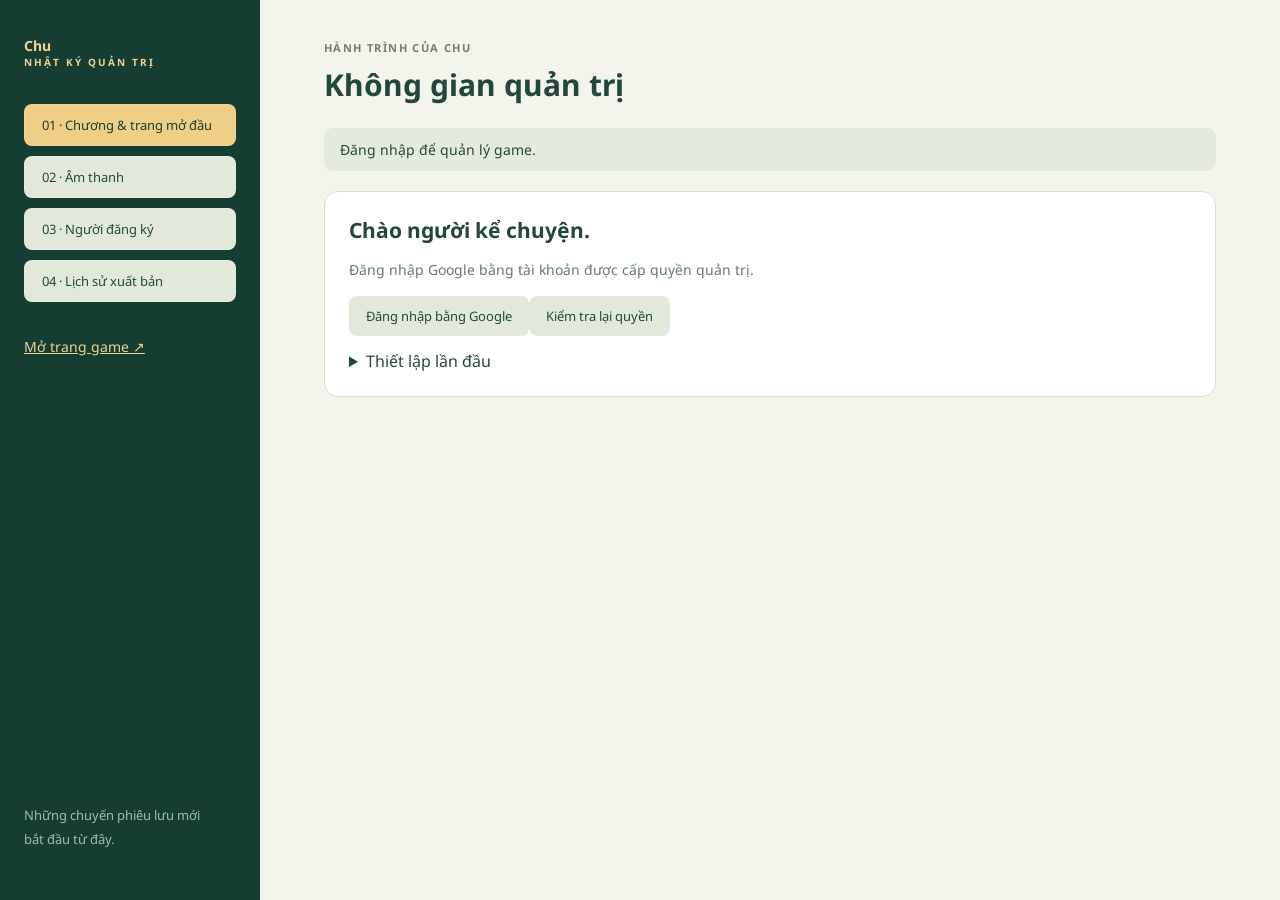
==== admin.html @ c7fb3977 "Add files via upload" ====
<!doctype html><html lang="vi" class="adminRoot"><head><meta charset="utf-8"><meta name="viewport" content="width=device-width,initial-scale=1"><title>Quản trị · Hành trình của Chu</title><link rel="stylesheet" href="style.css?v=1.6"><link rel="stylesheet" href="admin.css"></head><body class="adminPage"><aside class="adminSidebar"><a class="adminBrand" href="index.html">Chu<span>NHẬT KÝ QUẢN TRỊ</span></a><nav aria-label="Quản trị"><button data-tab="chapters" class="selected">01 · Chương & trang mở đầu</button><button data-tab="audio">02 · Âm thanh</button><button data-tab="players">03 · Người đăng ký</button><button data-tab="history">04 · Lịch sử xuất bản</button></nav><a href="index.html" target="_blank" rel="noopener">Mở trang game ↗</a><p>Những chuyến phiêu lưu mới<br>bắt đầu từ đây.</p></aside><main class="adminMain"><header class="adminHeader"><div><span class="eyebrow">HÀNH TRÌNH CỦA CHU</span><h1>Không gian quản trị</h1></div><button id="adminLogout" hidden>Đăng xuất</button></header><p id="adminStatus" role="status">Đang kiểm tra đăng nhập…</p><section id="adminGate" class="adminCard"><h2>Chào người kể chuyện.</h2><p>Đăng nhập Google bằng tài khoản được cấp quyền quản trị.</p><button id="adminLogin">Đăng nhập bằng Google</button><button id="adminRetry">Kiểm tra lại quyền</button><p id="adminIdentity"></p><details><summary>Thiết lập lần đầu</summary><p>Chạy schema.sql, sau đó admin-schema.sql trong Supabase. Đăng nhập rồi sao chép UUID được hiển thị ở đây để cấp quyền theo README_ADMIN.md. Không nhập khóa bí mật vào trang này.</p></details></section><div id="adminWorkspace" hidden><div class="adminActions"><span id="draftLabel">Bản nháp</span><button id="saveDraft">Lưu nháp</button><button id="previewDraft">Xem trước</button><button id="publishDraft" class="primary">Xuất bản vào game</button></div><section id="tab-chapters" class="adminTab"><div class="adminCard"><h2>Trang mở đầu</h2><label>Tiêu đề<input id="coverTitle" maxlength="100"></label><label>Lời giới thiệu<textarea id="coverDescription" maxlength="500"></textarea></label></div><div class="sectionHeading"><div><h2>Các chuyến phiêu lưu</h2><p>Chương 1 đã chơi được. Các chương mới là phần giới thiệu cho đến khi có nội dung game.</p></div><button id="addChapter">+ Thêm chương giới thiệu</button></div><div id="chapterEditors"></div></section><section id="tab-audio" class="adminTab" hidden><div class="adminCard"><h2>Kho âm thanh</h2><p>Âm thanh mặc định đã có sẵn theo cảnh. Tải nhạc để thay thế; để trống để dùng bản mặc định.</p><label>Tải nhạc lên (MP3, OGG, WAV, M4A · tối đa 20 MB)<input id="audioUpload" type="file" accept=".mp3,.ogg,.wav,.m4a"></label><button id="uploadAudio">Tải vào kho</button><p id="uploadStatus" role="status"></p><div id="audioLibrary"></div></div><div id="audioEditors"></div></section><section id="tab-players" class="adminTab" hidden><div class="sectionHeading"><div><h2>Người đăng ký</h2><p>Hồ sơ Google đã đồng bộ với game.</p></div><button id="exportPlayers">Xuất CSV trang đang xem</button></div><label>Tìm email hoặc tên<input id="playerSearch" placeholder="Nhập để lọc…"></label><button id="searchPlayers">Tìm kiếm</button><div class="tableWrap"><table><thead><tr><th>Người chơi</th><th>Email</th><th>Ghi nhận đăng ký</th><th>Hoạt động gần nhất</th><th>Tiến trình</th></tr></thead><tbody id="playerRows"></tbody></table></div><div class="adminActions"><button id="prevPlayers">Trang trước</button><span id="playerPage"></span><button id="nextPlayers">Trang sau</button></div></section><section id="tab-history" class="adminTab" hidden><h2>Lịch sử xuất bản</h2><p>Khôi phục một phiên bản vào bản nháp, xem lại rồi xuất bản.</p><div id="historyRows"></div></section></div><dialog id="adminPreview"><button id="closePreview">Đóng xem trước</button><h2 id="previewTitle"></h2><p id="previewIntro"></p><div id="previewCards"></div><p>Chỉ xem trước nội dung. Chưa áp dụng cho người chơi.</p></dialog></main><script type="module" src="admin.js"></script></body></html>
---- style.css ----
@font-face {
  font-family: 'Noto Sans';
  font-style: normal;
  font-display: swap;
  font-weight: 400;
  src: url('./fonts/noto-sans-vietnamese-400-normal.woff2') format('woff2');
  unicode-range: U+0102-0103,U+0110-0111,U+0128-0129,U+0168-0169,U+01A0-01A1,U+01AF-01B0,U+0300-0301,U+0303-0304,U+0308-0309,U+0323,U+0329,U+1EA0-1EF9,U+20AB;
}
@font-face {
  font-family: 'Noto Sans';
  font-style: normal;
  font-display: swap;
  font-weight: 400;
  src: url('./fonts/noto-sans-latin-ext-400-normal.woff2') format('woff2');
  unicode-range: U+0100-02BA,U+02BD-02C5,U+02C7-02CC,U+02CE-02D7,U+02DD-02FF,U+0304,U+0308,U+0329,U+1D00-1DBF,U+1E00-1E9F,U+1EF2-1EFF,U+2020,U+20A0-20AB,U+20AD-20C0,U+2113,U+2C60-2C7F,U+A720-A7FF;
}
@font-face {
  font-family: 'Noto Sans';
  font-style: normal;
  font-display: swap;
  font-weight: 400;
  src: url('./fonts/noto-sans-latin-400-normal.woff2') format('woff2');
  unicode-range: U+0000-00FF,U+0131,U+0152-0153,U+02BB-02BC,U+02C6,U+02DA,U+02DC,U+0304,U+0308,U+0329,U+2000-206F,U+20AC,U+2122,U+2191,U+2193,U+2212,U+2215,U+FEFF,U+FFFD;
}
@font-face {
  font-family: 'Noto Sans';
  font-style: normal;
  font-display: swap;
  font-weight: 700;
  src: url('./fonts/noto-sans-vietnamese-700-normal.woff2') format('woff2');
  unicode-range: U+0102-0103,U+0110-0111,U+0128-0129,U+0168-0169,U+01A0-01A1,U+01AF-01B0,U+0300-0301,U+0303-0304,U+0308-0309,U+0323,U+0329,U+1EA0-1EF9,U+20AB;
}
@font-face {
  font-family: 'Noto Sans';
  font-style: normal;
  font-display: swap;
  font-weight: 700;
  src: url('./fonts/noto-sans-latin-ext-700-normal.woff2') format('woff2');
  unicode-range: U+0100-02BA,U+02BD-02C5,U+02C7-02CC,U+02CE-02D7,U+02DD-02FF,U+0304,U+0308,U+0329,U+1D00-1DBF,U+1E00-1E9F,U+1EF2-1EFF,U+2020,U+20A0-20AB,U+20AD-20C0,U+2113,U+2C60-2C7F,U+A720-A7FF;
}
@font-face {
  font-family: 'Noto Sans';
  font-style: normal;
  font-display: swap;
  font-weight: 700;
  src: url('./fonts/noto-sans-latin-700-normal.woff2') format('woff2');
  unicode-range: U+0000-00FF,U+0131,U+0152-0153,U+02BB-02BC,U+02C6,U+02DA,U+02DC,U+0304,U+0308,U+0329,U+2000-206F,U+20AC,U+2122,U+2191,U+2193,U+2212,U+2215,U+FEFF,U+FFFD;
}
:root{color-scheme:dark;font-family:"Noto Sans",Arial,sans-serif;color:#fff5db;background:#183f35}*{box-sizing:border-box}body{margin:0;overflow:hidden}button{font:inherit;cursor:pointer;border:0;color:inherit;touch-action:manipulation}button:focus-visible{outline:3px solid #fff;outline-offset:4px}#game{position:relative;width:100vw;height:100dvh;min-height:420px;overflow:hidden}#view,#view canvas,#shade{position:absolute;inset:0;width:100%;height:100%}#shade{pointer-events:none;background:linear-gradient(180deg,#0c302355,transparent 30%,transparent 66%,#082b2966)}header{position:absolute;top:max(25px,env(safe-area-inset-top));left:32px;right:32px;display:flex;justify-content:space-between;align-items:start;gap:20px;pointer-events:none}.eyebrow{font-size:11px;letter-spacing:2.5px;font-weight:700;color:#ead9a3}.brand h1{font-family:"Noto Sans",Arial,sans-serif;font-size:36px;margin:6px 0;text-shadow:0 2px 20px #102a24}.brand h1 span{font-size:21px;font-weight:400}.tools{display:flex;gap:8px;pointer-events:auto}.tools button{background:#123c35cc;border:1px solid #c6d7b833;border-radius:50px;padding:11px 15px;font-size:14px;backdrop-filter:blur(10px)}#quest{position:absolute;top:122px;left:32px;width:285px;padding:20px;border-radius:4px 20px 20px 20px;background:#163e35e6;border:1px solid #a7c39333;box-shadow:0 12px 35px #0b302333}#quest h2{font-family:"Noto Sans",Arial,sans-serif;font-size:22px;font-weight:400;margin:8px 0}#quest p{font-size:14px;line-height:1.6;color:#cde0c5;margin:0 0 14px}#dots{display:flex;align-items:center;gap:7px}#dots i{width:10px;height:10px;border-radius:50%;border:1px solid #f1d493}#dots i.done{background:#f1d493;box-shadow:0 0 10px #f1d49388}#count{margin-left:6px;font-size:12px;color:#cfdbbf}.location{position:absolute;bottom:78px;left:32px;pointer-events:none}.location h2{font-family:"Noto Sans",Arial,sans-serif;font-size:32px;font-weight:400;margin:8px 0}.location p{font-size:14px;color:#e2e7cc;margin:0}#desktopHelp{position:absolute;bottom:24px;left:32px;font-size:12px;color:#edf1dd99;display:flex;align-items:center;gap:10px}#desktopHelp b{font-weight:400;color:#edf1dd}#notice{position:absolute;bottom:140px;left:50%;transform:translateX(-50%);max-width:430px;width:max-content;background:#173b33ee;border:1px solid #e7d59b55;border-radius:16px;padding:16px 22px;font-size:15px;line-height:1.6;text-align:center;pointer-events:none;opacity:0;transition:opacity .25s}#notice.visible{opacity:1}#context{position:absolute;bottom:65px;left:50%;transform:translateX(-50%);display:none;align-items:center;gap:16px;background:#173b33ee;border-radius:40px;padding:8px 8px 8px 20px;border:1px solid #ecdbad55;font-size:14px;white-space:nowrap}#interact,#touchAction{background:#f1d493;color:#244136;border-radius:30px;padding:13px 20px;font-weight:700}.modal{position:absolute;inset:0;display:flex;align-items:center;justify-content:center;background:#08281c55;backdrop-filter:blur(4px);z-index:5}.modal article{background:#153d32f5;border:1px solid #e7d3a955;border-radius:6px 36px 6px 36px;width:min(510px,calc(100% - 40px));padding:38px 42px;box-shadow:0 30px 120px #071e1977}.modal h2{font-family:"Noto Sans",Arial,sans-serif;font-size:38px;line-height:1.15;font-weight:400;margin:18px 0;color:#fff1cc}.modal p{font-size:16px;line-height:1.75;color:#cedfc8}.modal button{padding:15px 24px;background:#efcf85;color:#1b3d31;font-weight:700;border-radius:8px;width:100%;margin-top:10px}.modal .small{font-size:12px;margin:16px 0 0;color:#afc5a9;text-align:center}#touch{display:none;position:absolute;bottom:max(28px,env(safe-area-inset-bottom));left:30px;right:30px;align-items:center;justify-content:space-between;pointer-events:none}#stick{width:110px;height:110px;border-radius:50%;border:1px solid #fff8;background:#103a324d;position:relative;pointer-events:auto;touch-action:none;box-shadow:inset 0 0 25px #d4e6ca22}#knob{width:48px;height:48px;background:#f3e2bacc;border-radius:50%;position:absolute;left:30px;top:30px;pointer-events:none}#touchAction{width:92px;height:92px;font-size:13px;pointer-events:auto;opacity:.45}#touchAction.ready{opacity:1;box-shadow:0 0 30px #f5d89555}#error{position:absolute;inset:0;background:#153d32;z-index:10;padding:30px;display:flex;flex-direction:column;justify-content:center;align-items:center;text-align:center}#error[hidden]{display:none}#error button{padding:14px 22px;background:#efd38f;color:#143c31;border-radius:8px}.hidden{display:none!important}@media(pointer:coarse){#touch{display:flex}#desktopHelp{display:none}.location{bottom:160px}#context{bottom:175px}#notice{bottom:238px}#interact{display:none}#context{padding:12px 20px}}@media(max-width:700px){header{top:max(16px,env(safe-area-inset-top));left:18px;right:18px}.brand h1{font-size:28px}.brand h1 span{display:block;font-size:16px;margin-top:3px}.eyebrow{font-size:10px;letter-spacing:1.8px}.tools button{padding:10px 12px}.tools span{display:none}#quest{top:108px;left:18px;padding:13px 16px;width:230px}#quest h2{font-size:18px;margin:6px 0}#quest p{font-size:13px;margin-bottom:8px}.location{left:18px}.location h2{font-size:23px}.location p{display:none}#notice{max-width:calc(100% - 36px);font-size:14px;padding:12px 16px}#context{max-width:calc(100% - 36px);white-space:normal;text-align:center}.modal article{padding:28px}.modal h2{font-size:31px}.modal p{font-size:15px}#desktopHelp{font-size:10px;gap:5px;left:18px}}@media(max-height:550px){#quest{top:93px;padding:12px 16px}.location{display:none}.modal article{padding:20px 30px}.modal h2{font-size:26px;margin:10px 0}.modal p{font-size:14px;line-height:1.5;margin:8px 0}.modal .small{margin:8px 0}#notice{bottom:160px}#touch{bottom:18px}#context{bottom:30px}}
#progressTrack{height:5px;background:#ffffff18;border-radius:5px;margin:12px 0 8px;overflow:hidden}#progressFill{height:100%;width:0;background:#efce82;transition:width .4s}.questFoot{display:flex;align-items:center;justify-content:space-between;gap:10px}.questFoot #count{margin:0}#hint{background:transparent;color:#f5d691;text-decoration:underline;font-size:13px;padding:4px}#modalText{font-size:16px;line-height:1.7;color:#cedfc8;max-height:42dvh;overflow-y:auto}#modalText strong{color:#f5dfa5}.modal article{max-height:calc(100dvh - 24px);overflow-y:auto}#choices{display:grid;gap:8px;margin-top:15px}#choices:empty{display:none}#choices button{margin:0;background:#244e42;text-align:left;color:#ecedcf;border:1px solid #b5ce9d55;line-height:1.4;font-weight:500;padding:13px 16px}.modal .secondary{background:transparent;border:1px solid #b5ce9d55;color:#d4e4cd}.journalEntry{border-bottom:1px solid #abc79733;padding:10px 0}.journalEntry small{color:#eac982}.journalEntry p{font-size:14px;line-height:1.6;margin:4px 0}.badgeLine{display:flex;flex-wrap:wrap;gap:8px;margin:12px 0}.badgeLine span{background:#43664b;border:1px solid #e3cc8455;border-radius:30px;padding:5px 12px;font-size:13px}.chapterPips{display:flex;gap:8px;margin:14px 0}.chapterPips span{font-size:13px;color:#b8cbb0}button[hidden]{display:none!important}@media(max-width:700px){#modalText{font-size:14px;line-height:1.6}.tools{gap:4px}.tools button{padding:9px 10px}.brand .eyebrow{max-width:180px;display:block}.brand h1 span{max-width:180px}.modal h2{font-size:28px}#quest{width:220px}.location h2{font-size:21px}}@media(max-height:550px){.modal article{max-width:630px}#modalText{max-height:36dvh}.modal h2{font-size:24px}#choices{gap:5px;margin-top:8px}#choices button{padding:9px 13px;font-size:14px}.modal .small{font-size:11px}}

/* Keep Vietnamese accents inside line boxes on every device. */
:root{font-synthesis:none}h1,h2{line-height:1.35}.brand h1,#quest h2,.location h2,.modal h2{font-weight:700;line-height:1.35;letter-spacing:normal}.brand h1 span{font-weight:400}.modal h2{font-size:34px}.location h2{font-size:29px}.eyebrow{line-height:1.6;letter-spacing:1.4px}button{line-height:1.5}@media(max-width:700px){.modal h2{font-size:26px}.location h2{font-size:21px}}@media(max-height:550px){.modal h2{font-size:23px}}
/* Voluntary support: separate native dialog preserves story and keyboard focus. */
#donate{position:fixed;right:max(22px,env(safe-area-inset-right));top:max(88px,calc(env(safe-area-inset-top) + 72px));z-index:6;background:#efcf85;color:#183f35;border:1px solid #ffedbf;border-radius:24px;padding:10px 17px;font-weight:700;box-shadow:0 4px 18px #08281c40}#donation{color:#e4eddd;background:#173e33;border:1px solid #e7d3a977;border-radius:22px;padding:24px;width:min(540px,calc(100vw - 28px));max-height:calc(100dvh - 28px);overflow:auto;box-sizing:border-box;box-shadow:0 24px 100px #0007}#donation::backdrop{background:#06251ccc;backdrop-filter:blur(5px)}.donationHeading{display:flex;align-items:center;justify-content:space-between;gap:10px}#donationClose{background:#ffffff12;color:#fff1cc;font-size:26px;border-radius:50%;width:40px;height:40px;flex-shrink:0}#donation h2{color:#fff1cc;font-size:26px;margin:6px 0 10px}.donationIntro,.donationFoot{font-size:13px;line-height:1.6;color:#bdcfb9}.donationAmounts{display:flex;gap:8px;margin:18px 0 14px}.donationAmounts button{flex:1;padding:11px 3px;background:#274e41;color:#fff1cc;border:1px solid #8cae8555;border-radius:10px;font-weight:700}.donationAmounts button[aria-pressed=true]{background:#efcf85;color:#173e33;border-color:#efcf85}#donation label{display:block;font-size:13px;margin-bottom:6px}#donationAmount{width:100%;box-sizing:border-box;border:1px solid #aec2a8;border-radius:9px;background:#f8faed;color:#173e33;padding:11px;font:inherit}#donationError{font-size:12px;color:#ffd4bc;margin:6px 0;min-height:18px}.donationDetails{display:grid;grid-template-columns:210px 1fr;align-items:center;gap:18px}.donationDetails canvas{width:100%;height:auto;image-rendering:pixelated;background:#fff}.donationDetails canvas[hidden]{display:none}.donationDetails p{font-size:12px;line-height:1.8;overflow-wrap:anywhere}.donationDetails small{font-size:11px;line-height:1.6;display:block;color:#c2d3be}#donationTotal{color:#f4d58d;font-size:23px}.donationFoot{text-align:center;margin-bottom:0}#donation button:focus-visible,#donate:focus-visible,#donation input:focus-visible{outline:3px solid #fff1cc;outline-offset:3px}@media(max-width:480px){#donate{right:18px;padding:8px 12px;font-size:12px}.donationDetails{grid-template-columns:1fr;text-align:center;gap:8px}.donationDetails canvas{width:210px;max-width:100%;margin:auto}#donation{padding:18px}.donationDetails p{margin:6px 0}}

/* 1.4.1: toolbar-end button and compact non-modal QR panel. */
.tools{flex-wrap:nowrap}.tools #donate{position:static;inset:auto;z-index:auto;box-shadow:none;white-space:nowrap;padding:12px 18px}#donation{position:fixed;inset:auto max(22px,env(safe-area-inset-right)) auto auto;margin:0;z-index:20;width:min(320px,calc(100vw - 28px));padding:16px;border-radius:16px;box-shadow:0 12px 36px #051d1955}#donation::backdrop{background:transparent;backdrop-filter:none}#donation h2{font-size:20px;margin:0 0 10px}.donationHeading .eyebrow{font-size:10px;letter-spacing:1px}#donationClose{width:32px;height:32px;font-size:23px}.donationAmounts{gap:6px;margin:10px 0}.donationAmounts button{font-size:13px;padding:8px 2px}#donation label{font-size:12px}#donationAmount{padding:8px;font-size:14px}#donationError:empty{display:none}.donationDetails{display:flex;flex-direction:column;text-align:center;gap:8px;margin-top:12px}.donationDetails canvas{width:176px;max-width:100%;height:auto;margin:auto}.donationDetails p{font-size:12px;line-height:1.5;margin:4px 0}.donationDetails small{font-size:12px;line-height:1.4}#donationTotal{font-size:20px}.donationFoot{font-size:12px;margin-top:10px}@media(max-width:700px){.tools #donate{padding:9px 10px;font-size:14px}#donation{right:14px}.tools{gap:4px}}@media(max-width:420px){header{left:12px;right:12px}.brand .eyebrow{font-size:8px;letter-spacing:.5px}.brand h1{font-size:23px}.brand h1 span{font-size:12px;max-width:150px}.tools button,.tools #donate{padding:8px}.tools{gap:3px}}

/* QR card stays in document flow; game-canvas positioning is scoped to #view. */
#donation .bankQrCard{position:relative;flex:none;width:100%;max-width:288px;aspect-ratio:540/640;background:#fff;overflow:hidden;border-radius:4px}#donation .bankQrCard img{display:block;width:100%;height:auto}#donation .bankQrCard canvas{position:absolute;inset:12% auto auto 14%;width:72%;height:auto;max-width:none;margin:0;aspect-ratio:1;background:#fff;image-rendering:pixelated}#donation .bankQrAmount{position:absolute;left:0;right:0;bottom:2%;height:6%;display:flex;align-items:center;justify-content:center;gap:4px;background:white;color:#303030;font-family:Arial,sans-serif;font-size:12px}#donation .bankQrAmount #donationTotal{font-size:12px;color:inherit;font-weight:400}#donationCard[hidden]{display:none}#donation .donationDetails{flex-shrink:0}#donation{overflow-y:auto;overscroll-behavior:contain}

/* Account and cloud progress controls */
#saveStatus{position:absolute;right:32px;top:86px;color:#fff3d4;background:#163e34df;padding:5px 10px;border-radius:10px;font-size:12px;max-width:290px;pointer-events:none}.tools{gap:6px}.tools button,.tools #donate{padding:10px 12px}#accountPanel{background:#173e33;color:#e9eedc;border:1px solid #c5b789;border-radius:20px;padding:24px;width:min(430px,calc(100vw - 28px));max-height:calc(100dvh - 28px);box-sizing:border-box;overflow:auto}#accountPanel::backdrop{background:#06251c99}.accountHeading{display:flex;align-items:center;justify-content:space-between;gap:10px}.accountHeading h2{font-size:23px;margin:0;color:#fff1cc}#accountPanel button{display:block;width:100%;padding:12px;border-radius:9px;background:#efcf85;color:#173e33;margin-top:9px;font:inherit;font-weight:700}#accountPanel .secondary{background:#285444;color:#e9eedc;border:1px solid #94ac8055}#accountPanel #accountClose{width:36px;height:36px;padding:0;flex:none;margin:0;font-size:24px}#accountPanel button:disabled{opacity:.5;cursor:wait}#accountPanel p{font-size:14px;line-height:1.6;overflow-wrap:anywhere}#accountPanel .accountNote{font-size:12px;color:#b9ccb2}#accountPanel [hidden]{display:none!important}.authCallback{overflow:auto;display:grid;place-items:center;padding:24px;box-sizing:border-box;background:#173e33;color:#fff1cc}.authCallback main{max-width:450px}.authCallback button{padding:12px;border-radius:8px;background:#efcf85;color:#173e33}@media(max-width:1150px){.tools span{display:none}}@media(max-width:700px){#saveStatus{right:18px;top:76px;font-size:10px;max-width:200px}.tools button,.tools #donate{padding:8px}.tools{gap:3px}.brand .eyebrow{font-size:8px}.brand h1 span{font-size:12px;max-width:150px}}@media(max-width:440px){header{align-items:flex-start;gap:8px;flex-wrap:wrap}.tools{margin-left:auto;flex-shrink:0}.brand{width:100%}.brand h1{font-size:22px}.brand h1 span{display:inline;max-width:none}#saveStatus{top:112px}#quest{top:146px}.tools button,.tools #donate{padding:6px 10px}}

/* Adventure cover uses the live forest as its backdrop. */
#cover{position:fixed;inset:0;z-index:8;overflow:auto;background:linear-gradient(90deg,#0b302aea 0%,#143e3299 60%,#153e3240 100%);color:#f4f0d9;padding:28px clamp(22px,5vw,90px) 30px}#cover[hidden]{display:none}.coverMode #game>header,.coverMode #quest,.coverMode #saveStatus,.coverMode .location,.coverMode #desktopHelp,.coverMode #touch{visibility:hidden}.coverNav{display:flex;justify-content:space-between;align-items:center;gap:18px}.coverBrand{font-size:48px;font-weight:700;color:#f1d390;text-decoration:none;line-height:1}.coverBrand span{font-size:9px;display:block;letter-spacing:2px;margin-top:8px}.coverNav>div{display:flex;align-items:center;gap:24px}.coverNav a:not(.coverBrand){font-size:12px;color:#ccdccc;text-decoration:none}.coverNav button{background:#f0d394;color:#183f35;padding:12px 20px;border-radius:30px;font-weight:700}.coverHero{max-width:760px;padding:75px 0 70px}.coverHero h1{font-size:clamp(36px,4.8vw,68px);line-height:1.15;letter-spacing:-2px;margin:20px 0 22px;max-width:700px}.coverHero>p:not(.eyebrow){font-size:17px;line-height:1.8;max-width:570px;color:#d8e4cf}.coverTags{display:flex;gap:10px;flex-wrap:wrap;margin:24px 0 32px}.coverTags span{font-size:12px;border:1px solid #b3c7a64d;border-radius:30px;padding:7px 12px}.coverBrowse{display:inline-block;color:#183f35;background:#efcf85;border-radius:8px;padding:13px 22px;text-decoration:none;font-size:14px;font-weight:700}.coverSectionTitle{display:flex;justify-content:space-between;gap:20px;align-items:end;margin-bottom:22px}.coverSectionTitle h2{font-size:27px;margin:9px 0}.coverSectionTitle p{font-size:13px;line-height:1.7;color:#ccdccc}#chapterCards{display:grid;grid-template-columns:repeat(4,minmax(0,1fr));gap:16px;scroll-margin-top:25px}.chapterCard{position:relative;background:#173e33ee;border:1px solid #b4c9a640;border-radius:16px;padding:24px;display:flex;flex-direction:column;gap:12px;min-width:0}.chapterCard.isPlayable{border-color:#eacf88;background:#285141f5}.chapterNumber{font-size:44px;line-height:1;font-weight:700;color:#799d82}.isPlayable .chapterNumber{color:#f0d394}.chapterBadge{font-size:11px;color:#d4dfc6;text-transform:uppercase;letter-spacing:1px}.chapterCard h3{font-size:22px;line-height:1.35;margin:0;color:#fff0ca}.chapterCard p{font-size:14px;line-height:1.7;color:#c9dac2;margin:0 0 10px}.chapterCard small,.chapterCard details{font-size:12px;line-height:1.6;color:#dce5cf}.chapterCard summary{cursor:pointer}.chapterCard ol{padding-left:18px}.chapterCard button{margin-top:auto;background:#efcf85;color:#173e33;border-radius:8px;padding:12px;font-size:13px;font-weight:700}.chapterCard button:disabled{background:#ffffff0c;color:#a9c3ad;border:1px solid #ffffff18;cursor:default}.coverFooter{display:flex;justify-content:space-between;gap:20px;color:#b6c9ad;font-size:12px;padding-top:28px}.coverMode #modal{display:none}#cover button:focus-visible,#cover a:focus-visible{outline:3px solid #f5dfac;outline-offset:4px}@media(max-width:1100px){#chapterCards{grid-template-columns:repeat(2,minmax(0,1fr))}}@media(max-width:600px){#cover{padding:22px 18px}.coverHero{padding:50px 0 40px}.coverHero h1{letter-spacing:-1px}.coverNav{align-items:flex-start}.coverNav>div{gap:10px;flex-direction:column}.coverBrand{font-size:39px}.coverNav button{font-size:12px;padding:10px 14px}.coverSectionTitle{display:block}.coverSectionTitle h2{font-size:23px}#chapterCards{grid-template-columns:1fr}.coverFooter{flex-direction:column;gap:8px}.chapterCard{padding:22px}}
---- admin.css ----
.adminRoot{height:auto;overflow:auto}
.adminPage{height:auto;min-height:100vh;overflow:auto;background:#f3f4eb;color:#23473d;font-family:'Noto Sans',sans-serif}.adminPage *{box-sizing:border-box}.adminSidebar{position:fixed;width:260px;inset:0 auto 0 0;background:#153d32;color:#e9eddd;padding:36px 24px;display:flex;flex-direction:column;gap:35px}.adminBrand{font-size:50px;font-weight:700;text-decoration:none;color:#f0d394}.adminBrand span{display:block;font-size:10px;letter-spacing:2px}.adminSidebar nav{display:grid;gap:10px}.adminSidebar button{text-align:left;background:transparent;border:1px solid #ffffff20;color:inherit;padding:15px 12px;border-radius:9px;font-size:13px}.adminSidebar button.selected{background:#efcf85;color:#173e33}.adminSidebar a{color:#f0d394}.adminSidebar p{margin-top:auto;font-size:13px;line-height:1.8;color:#9fbdab}.adminMain{margin-left:260px;padding:35px 5vw;max-width:1600px}.adminPage .adminHeader{position:static;display:flex;pointer-events:auto;align-items:center;justify-content:space-between;margin:0 0 12px}.adminHeader h1{font-size:30px;margin:8px 0}.adminHeader .eyebrow{color:#6d806d}.adminPage button{font:inherit;font-size:13px;padding:11px 17px;background:#e2e9da;color:#214b3b;border-radius:8px;cursor:pointer}.adminPage button.primary{background:#214b3b;color:#fff1cc}.adminPage button:disabled{opacity:.5;cursor:default}.adminPage label{display:grid;gap:7px;font-size:14px;margin:14px 0}.adminPage input,.adminPage textarea,.adminPage select{width:100%;font:inherit;padding:11px;border:1px solid #c3cebb;border-radius:8px;background:white;color:#173e33}.adminPage textarea{min-height:78px;resize:vertical}.adminPage input[type=range]{padding:0}.adminCard{background:#fff;border:1px solid #d8e0d1;padding:24px;border-radius:14px;margin:20px 0}.adminCard h2{margin:0 0 12px;font-size:21px}.adminCard p,.adminTab>p{font-size:14px;line-height:1.7;color:#62796d}.adminActions,.sectionHeading{display:flex;align-items:center;justify-content:space-between;gap:12px;flex-wrap:wrap;margin:20px 0}.adminActions span{margin-right:auto}.sectionHeading h2{margin-bottom:4px}.sectionHeading p{font-size:13px;margin-top:0}.fieldGrid{display:grid;grid-template-columns:1fr 1fr;gap:0 18px}.adminChapterHead{display:flex;justify-content:space-between;gap:8px;align-items:center}.adminChapterHead small{background:#f4eedb;border-radius:20px;padding:6px 12px}.adminPage [hidden]{display:none!important}#adminStatus{padding:12px 16px;background:#e4ebdd;border-radius:9px;font-size:14px}.tableWrap{overflow:auto;background:white;border:1px solid #d8e0d1;border-radius:10px;margin-top:20px}.adminPage table{width:100%;border-collapse:collapse;font-size:13px}.adminPage th,.adminPage td{padding:15px;text-align:left;border-bottom:1px solid #e4eadd}.adminPage th{background:#e9efdf;white-space:nowrap}.audioRow{padding:12px 0;border-bottom:1px solid #d8e0d1;display:flex;align-items:center;gap:12px;flex-wrap:wrap}.audioRow audio{height:34px;max-width:100%}.audioRow span{overflow-wrap:anywhere;font-size:13px}.adminPage dialog{width:min(800px,95vw);max-height:90vh;overflow:auto;border:1px solid #bfcbb8;border-radius:16px;padding:28px;background:#f3f4eb;color:#173e33}.adminPage dialog::backdrop{background:#092a23aa}.adminPage a{font-size:14px}.adminPage button:focus-visible,.adminPage input:focus-visible{outline:3px solid #aa8c3e;outline-offset:3px}@media(max-width:900px){.adminSidebar{position:static;width:auto;padding:18px;gap:16px}.adminSidebar nav{grid-template-columns:repeat(2,1fr)}.adminSidebar p{display:none}.adminBrand{font-size:30px}.adminMain{margin:0;padding:22px}.fieldGrid{grid-template-columns:1fr}.adminHeader h1{font-size:24px}}
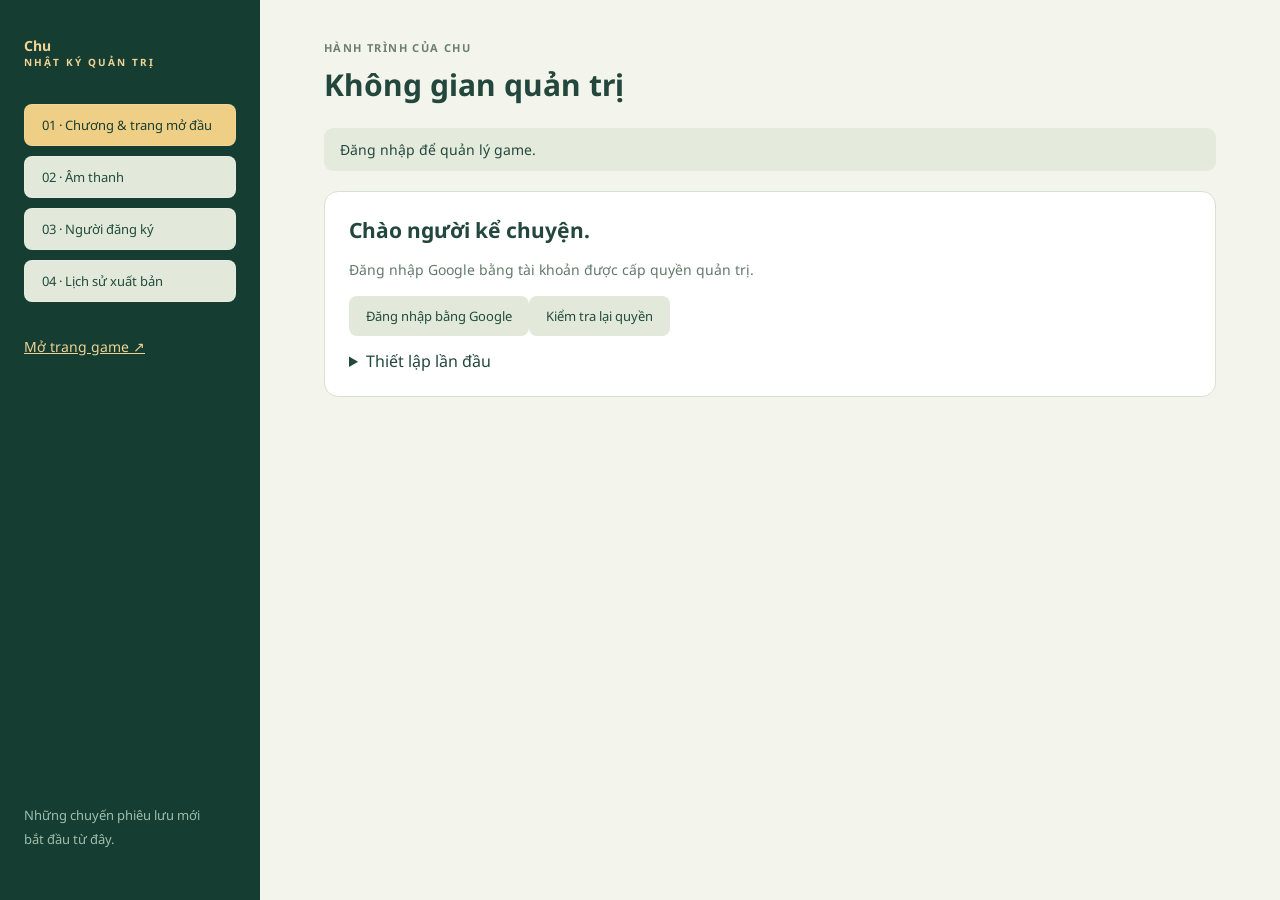
==== commit d6003cf8: "Add files via upload" ====
--- a/admin.html
+++ b/admin.html
@@ -1 +1 @@
-<!doctype html><html lang="vi" class="adminRoot"><head><meta charset="utf-8"><meta name="viewport" content="width=device-width,initial-scale=1"><title>Quản trị · Hành trình của Chu</title><link rel="stylesheet" href="style.css?v=1.6"><link rel="stylesheet" href="admin.css"></head><body class="adminPage"><aside class="adminSidebar"><a class="adminBrand" href="index.html">Chu<span>NHẬT KÝ QUẢN TRỊ</span></a><nav aria-label="Quản trị"><button data-tab="chapters" class="selected">01 · Chương & trang mở đầu</button><button data-tab="audio">02 · Âm thanh</button><button data-tab="players">03 · Người đăng ký</button><button data-tab="history">04 · Lịch sử xuất bản</button></nav><a href="index.html" target="_blank" rel="noopener">Mở trang game ↗</a><p>Những chuyến phiêu lưu mới<br>bắt đầu từ đây.</p></aside><main class="adminMain"><header class="adminHeader"><div><span class="eyebrow">HÀNH TRÌNH CỦA CHU</span><h1>Không gian quản trị</h1></div><button id="adminLogout" hidden>Đăng xuất</button></header><p id="adminStatus" role="status">Đang kiểm tra đăng nhập…</p><section id="adminGate" class="adminCard"><h2>Chào người kể chuyện.</h2><p>Đăng nhập Google bằng tài khoản được cấp quyền quản trị.</p><button id="adminLogin">Đăng nhập bằng Google</button><button id="adminRetry">Kiểm tra lại quyền</button><p id="adminIdentity"></p><details><summary>Thiết lập lần đầu</summary><p>Chạy schema.sql, sau đó admin-schema.sql trong Supabase. Đăng nhập rồi sao chép UUID được hiển thị ở đây để cấp quyền theo README_ADMIN.md. Không nhập khóa bí mật vào trang này.</p></details></section><div id="adminWorkspace" hidden><div class="adminActions"><span id="draftLabel">Bản nháp</span><button id="saveDraft">Lưu nháp</button><button id="previewDraft">Xem trước</button><button id="publishDraft" class="primary">Xuất bản vào game</button></div><section id="tab-chapters" class="adminTab"><div class="adminCard"><h2>Trang mở đầu</h2><label>Tiêu đề<input id="coverTitle" maxlength="100"></label><label>Lời giới thiệu<textarea id="coverDescription" maxlength="500"></textarea></label></div><div class="sectionHeading"><div><h2>Các chuyến phiêu lưu</h2><p>Chương 1 đã chơi được. Các chương mới là phần giới thiệu cho đến khi có nội dung game.</p></div><button id="addChapter">+ Thêm chương giới thiệu</button></div><div id="chapterEditors"></div></section><section id="tab-audio" class="adminTab" hidden><div class="adminCard"><h2>Kho âm thanh</h2><p>Âm thanh mặc định đã có sẵn theo cảnh. Tải nhạc để thay thế; để trống để dùng bản mặc định.</p><label>Tải nhạc lên (MP3, OGG, WAV, M4A · tối đa 20 MB)<input id="audioUpload" type="file" accept=".mp3,.ogg,.wav,.m4a"></label><button id="uploadAudio">Tải vào kho</button><p id="uploadStatus" role="status"></p><div id="audioLibrary"></div></div><div id="audioEditors"></div></section><section id="tab-players" class="adminTab" hidden><div class="sectionHeading"><div><h2>Người đăng ký</h2><p>Hồ sơ Google đã đồng bộ với game.</p></div><button id="exportPlayers">Xuất CSV trang đang xem</button></div><label>Tìm email hoặc tên<input id="playerSearch" placeholder="Nhập để lọc…"></label><button id="searchPlayers">Tìm kiếm</button><div class="tableWrap"><table><thead><tr><th>Người chơi</th><th>Email</th><th>Ghi nhận đăng ký</th><th>Hoạt động gần nhất</th><th>Tiến trình</th></tr></thead><tbody id="playerRows"></tbody></table></div><div class="adminActions"><button id="prevPlayers">Trang trước</button><span id="playerPage"></span><button id="nextPlayers">Trang sau</button></div></section><section id="tab-history" class="adminTab" hidden><h2>Lịch sử xuất bản</h2><p>Khôi phục một phiên bản vào bản nháp, xem lại rồi xuất bản.</p><div id="historyRows"></div></section></div><dialog id="adminPreview"><button id="closePreview">Đóng xem trước</button><h2 id="previewTitle"></h2><p id="previewIntro"></p><div id="previewCards"></div><p>Chỉ xem trước nội dung. Chưa áp dụng cho người chơi.</p></dialog></main><script type="module" src="admin.js"></script></body></html>
+<!doctype html><html lang="vi" class="adminRoot"><head><meta charset="utf-8"><meta name="viewport" content="width=device-width,initial-scale=1"><title>Quản trị · Hành trình của Chu</title><link rel="stylesheet" href="style.css?v=1.6"><link rel="stylesheet" href="admin.css"></head><body class="adminPage"><aside class="adminSidebar"><a class="adminBrand" href="index.html">Chu<span>NHẬT KÝ QUẢN TRỊ</span></a><nav aria-label="Quản trị"><button data-tab="chapters" class="selected">01 · Chương & trang mở đầu</button><button data-tab="audio">02 · Âm thanh</button><button data-tab="players">03 · Người đăng ký</button><button data-tab="history">04 · Lịch sử xuất bản</button></nav><a href="index.html" target="_blank" rel="noopener">Mở trang game ↗</a><p>Những chuyến phiêu lưu mới<br>bắt đầu từ đây.</p></aside><main class="adminMain"><header class="adminHeader"><div><span class="eyebrow">HÀNH TRÌNH CỦA CHU</span><h1>Không gian quản trị</h1></div><button id="adminLogout" hidden>Đăng xuất</button></header><p id="adminStatus" role="status">Đang kiểm tra đăng nhập…</p><section id="adminGate" class="adminCard"><h2>Chào người kể chuyện.</h2><p>Đăng nhập Google bằng tài khoản được cấp quyền quản trị.</p><button id="adminLogin">Đăng nhập bằng Google</button><button id="adminRetry">Kiểm tra lại quyền</button><p id="adminIdentity"></p><details><summary>Thiết lập lần đầu</summary><p>Chạy schema.sql, sau đó admin-schema.sql trong Supabase. Đăng nhập rồi sao chép UUID được hiển thị ở đây để cấp quyền theo README_ADMIN.md. Không nhập khóa bí mật vào trang này.</p></details></section><div id="adminWorkspace" hidden><div class="adminActions"><span id="draftLabel">Bản nháp</span><button id="saveDraft">Lưu nháp</button><button id="previewDraft">Xem trước</button><button id="publishDraft" class="primary">Xuất bản vào game</button></div><section id="tab-chapters" class="adminTab"><div class="adminCard"><h2>Trang mở đầu</h2><label>Tiêu đề<input id="coverTitle" maxlength="100"></label><label>Lời giới thiệu<textarea id="coverDescription" maxlength="500"></textarea></label></div><div class="sectionHeading"><div><h2>Các chuyến phiêu lưu</h2><p>Chương 1–4 đã có nội dung chơi, mỗi chương gồm 4 chặng. Chơi thử trước, chọn trạng thái Mở và xuất bản khi sẵn sàng.</p></div><button id="addChapter">+ Thêm chương giới thiệu</button></div><div id="chapterEditors"></div></section><section id="tab-audio" class="adminTab" hidden><div class="adminCard"><h2>Kho âm thanh</h2><p>Âm thanh mặc định đã có sẵn theo cảnh. Tải nhạc để thay thế; để trống để dùng bản mặc định.</p><label>Tải nhạc lên (MP3, OGG, WAV, M4A · tối đa 20 MB)<input id="audioUpload" type="file" accept=".mp3,.ogg,.wav,.m4a"></label><button id="uploadAudio">Tải vào kho</button><p id="uploadStatus" role="status"></p><div id="audioLibrary"></div></div><div id="audioEditors"></div></section><section id="tab-players" class="adminTab" hidden><div class="sectionHeading"><div><h2>Người đăng ký</h2><p>Hồ sơ Google đã đồng bộ với game.</p></div><button id="exportPlayers">Xuất CSV trang đang xem</button></div><label>Tìm email hoặc tên<input id="playerSearch" placeholder="Nhập để lọc…"></label><button id="searchPlayers">Tìm kiếm</button><div class="tableWrap"><table><thead><tr><th>Người chơi</th><th>Email</th><th>Ghi nhận đăng ký</th><th>Hoạt động gần nhất</th><th>Tiến trình</th></tr></thead><tbody id="playerRows"></tbody></table></div><div class="adminActions"><button id="prevPlayers">Trang trước</button><span id="playerPage"></span><button id="nextPlayers">Trang sau</button></div></section><section id="tab-history" class="adminTab" hidden><h2>Lịch sử xuất bản</h2><p>Khôi phục một phiên bản vào bản nháp, xem lại rồi xuất bản.</p><div id="historyRows"></div></section></div><dialog id="adminPreview"><button id="closePreview">Đóng xem trước</button><h2 id="previewTitle"></h2><p id="previewIntro"></p><div id="previewCards"></div><p>Chỉ xem trước nội dung. Chưa áp dụng cho người chơi.</p></dialog></main><script type="module" src="admin.js"></script></body></html>
--- a/style.css
+++ b/style.css
@@ -65,3 +65,5 @@
 
 /* Adventure cover uses the live forest as its backdrop. */
 #cover{position:fixed;inset:0;z-index:8;overflow:auto;background:linear-gradient(90deg,#0b302aea 0%,#143e3299 60%,#153e3240 100%);color:#f4f0d9;padding:28px clamp(22px,5vw,90px) 30px}#cover[hidden]{display:none}.coverMode #game>header,.coverMode #quest,.coverMode #saveStatus,.coverMode .location,.coverMode #desktopHelp,.coverMode #touch{visibility:hidden}.coverNav{display:flex;justify-content:space-between;align-items:center;gap:18px}.coverBrand{font-size:48px;font-weight:700;color:#f1d390;text-decoration:none;line-height:1}.coverBrand span{font-size:9px;display:block;letter-spacing:2px;margin-top:8px}.coverNav>div{display:flex;align-items:center;gap:24px}.coverNav a:not(.coverBrand){font-size:12px;color:#ccdccc;text-decoration:none}.coverNav button{background:#f0d394;color:#183f35;padding:12px 20px;border-radius:30px;font-weight:700}.coverHero{max-width:760px;padding:75px 0 70px}.coverHero h1{font-size:clamp(36px,4.8vw,68px);line-height:1.15;letter-spacing:-2px;margin:20px 0 22px;max-width:700px}.coverHero>p:not(.eyebrow){font-size:17px;line-height:1.8;max-width:570px;color:#d8e4cf}.coverTags{display:flex;gap:10px;flex-wrap:wrap;margin:24px 0 32px}.coverTags span{font-size:12px;border:1px solid #b3c7a64d;border-radius:30px;padding:7px 12px}.coverBrowse{display:inline-block;color:#183f35;background:#efcf85;border-radius:8px;padding:13px 22px;text-decoration:none;font-size:14px;font-weight:700}.coverSectionTitle{display:flex;justify-content:space-between;gap:20px;align-items:end;margin-bottom:22px}.coverSectionTitle h2{font-size:27px;margin:9px 0}.coverSectionTitle p{font-size:13px;line-height:1.7;color:#ccdccc}#chapterCards{display:grid;grid-template-columns:repeat(4,minmax(0,1fr));gap:16px;scroll-margin-top:25px}.chapterCard{position:relative;background:#173e33ee;border:1px solid #b4c9a640;border-radius:16px;padding:24px;display:flex;flex-direction:column;gap:12px;min-width:0}.chapterCard.isPlayable{border-color:#eacf88;background:#285141f5}.chapterNumber{font-size:44px;line-height:1;font-weight:700;color:#799d82}.isPlayable .chapterNumber{color:#f0d394}.chapterBadge{font-size:11px;color:#d4dfc6;text-transform:uppercase;letter-spacing:1px}.chapterCard h3{font-size:22px;line-height:1.35;margin:0;color:#fff0ca}.chapterCard p{font-size:14px;line-height:1.7;color:#c9dac2;margin:0 0 10px}.chapterCard small,.chapterCard details{font-size:12px;line-height:1.6;color:#dce5cf}.chapterCard summary{cursor:pointer}.chapterCard ol{padding-left:18px}.chapterCard button{margin-top:auto;background:#efcf85;color:#173e33;border-radius:8px;padding:12px;font-size:13px;font-weight:700}.chapterCard button:disabled{background:#ffffff0c;color:#a9c3ad;border:1px solid #ffffff18;cursor:default}.coverFooter{display:flex;justify-content:space-between;gap:20px;color:#b6c9ad;font-size:12px;padding-top:28px}.coverMode #modal{display:none}#cover button:focus-visible,#cover a:focus-visible{outline:3px solid #f5dfac;outline-offset:4px}@media(max-width:1100px){#chapterCards{grid-template-columns:repeat(2,minmax(0,1fr))}}@media(max-width:600px){#cover{padding:22px 18px}.coverHero{padding:50px 0 40px}.coverHero h1{letter-spacing:-1px}.coverNav{align-items:flex-start}.coverNav>div{gap:10px;flex-direction:column}.coverBrand{font-size:39px}.coverNav button{font-size:12px;padding:10px 14px}.coverSectionTitle{display:block}.coverSectionTitle h2{font-size:23px}#chapterCards{grid-template-columns:1fr}.coverFooter{flex-direction:column;gap:8px}.chapterCard{padding:22px}}
+
+#saveChapter{display:block;width:100%;padding:10px;margin:8px 0 16px;font:inherit;border:1px solid #8c9d87;border-radius:8px;background:#fff;color:#183b31}.previewBanner{position:fixed;bottom:0;left:0;z-index:1000;background:#153b36;color:#fff;padding:8px 16px;font-size:14px}.previewBanner a{color:#ffe4a0}
